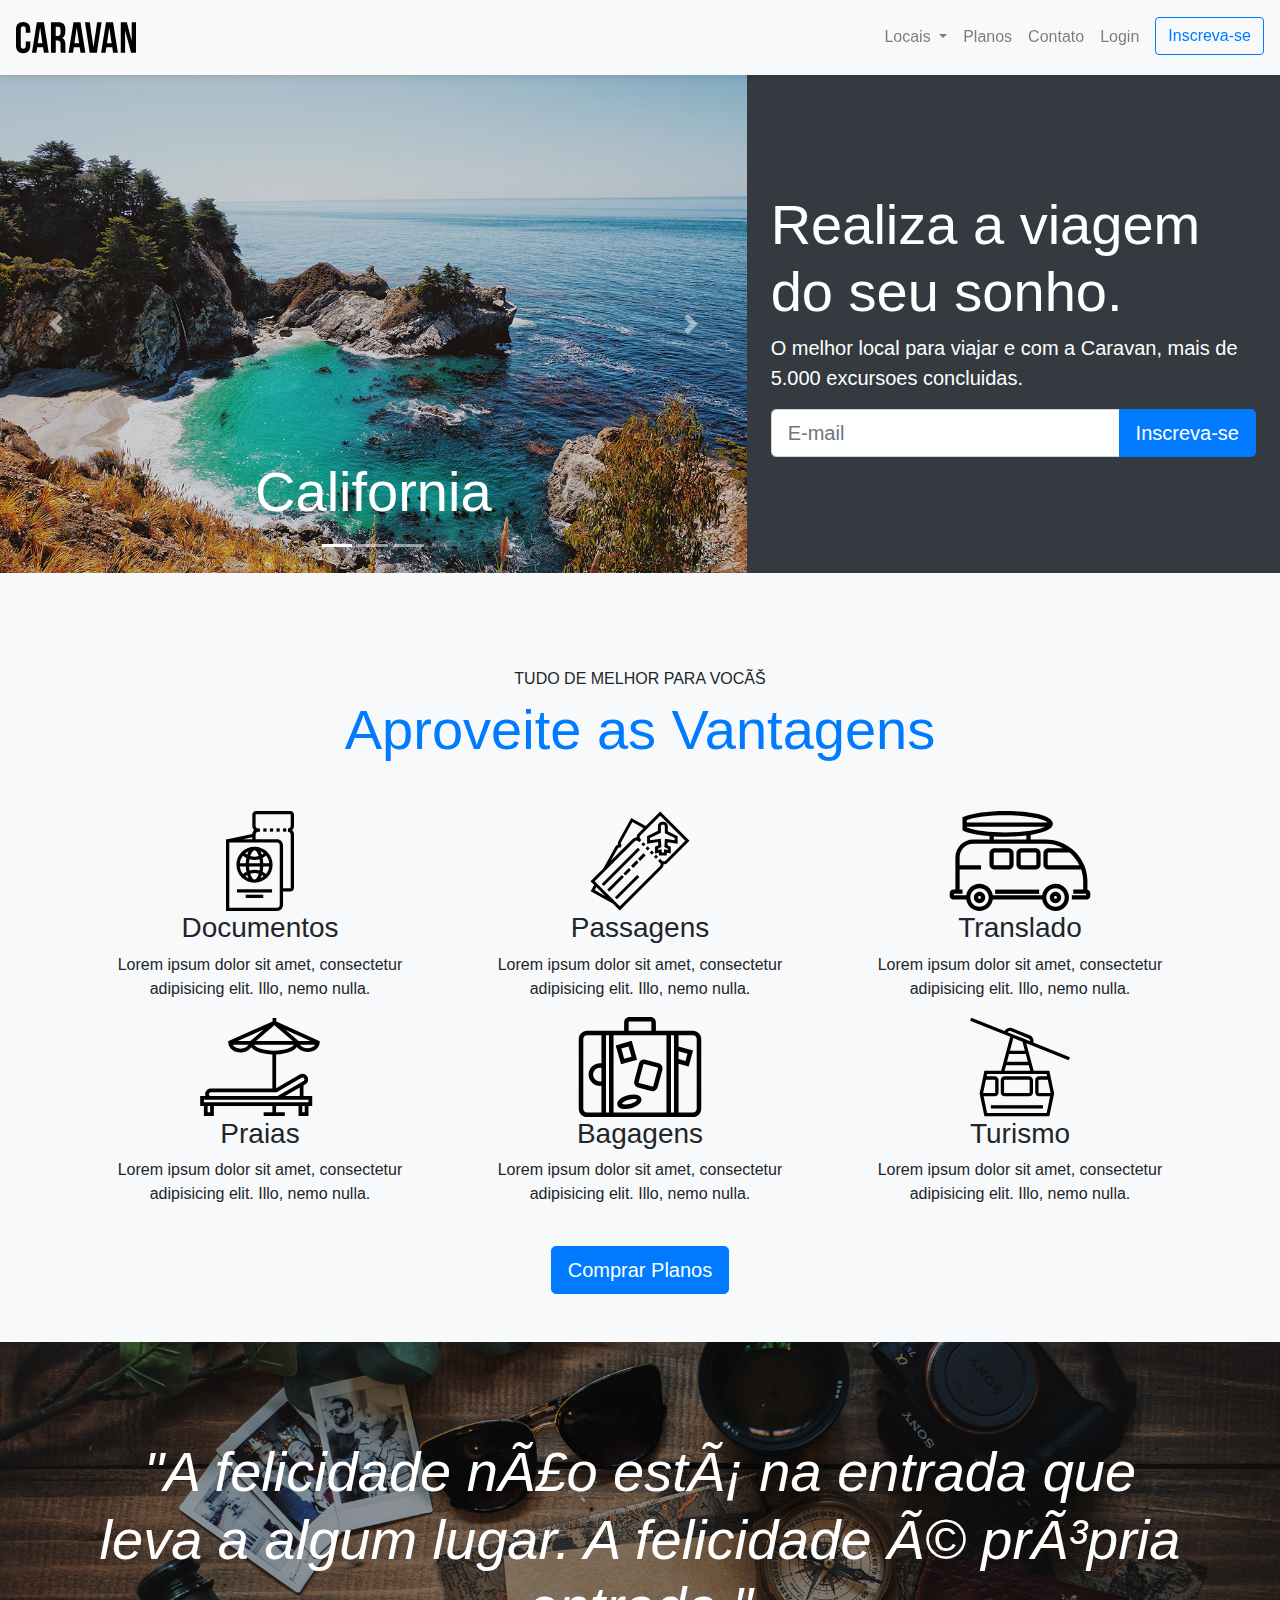
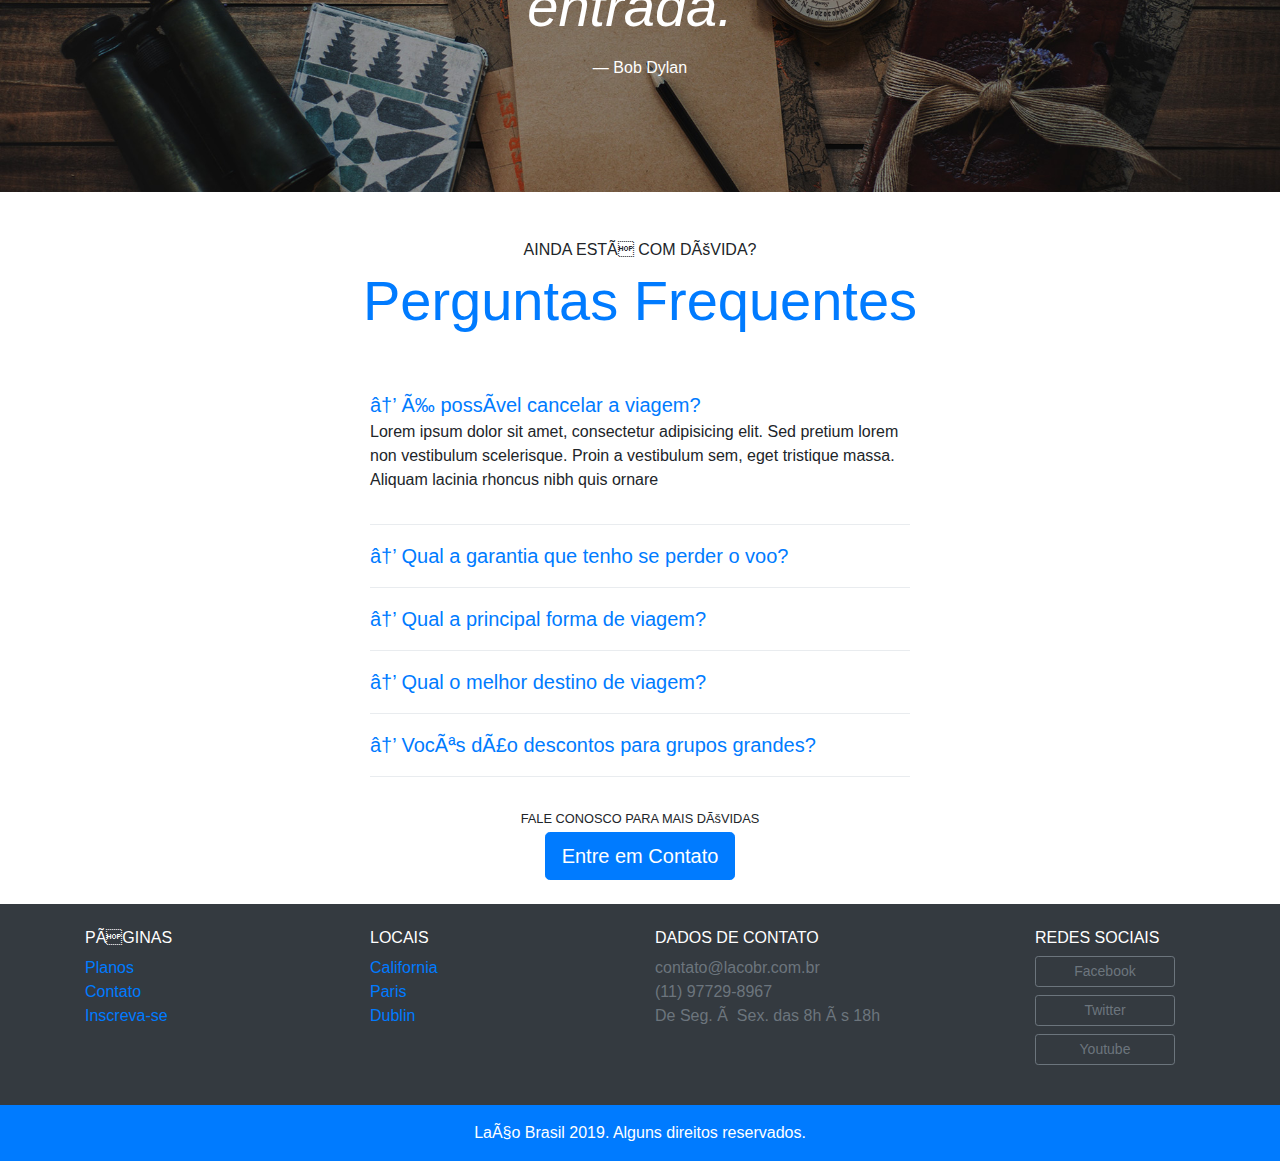
==== index.html @ c46a2c1e "first commit" ====
<!DOCTYPE html>
<html>
<head>
    <meta charset="iso-8859-1">
    <meta name="viewport" content="width=device-width, initial-scale=1.0">
    <meta http-equiv="X-UA-Compatible" content="ie=edge">
    <title>Teste Bootstrap</title>
    <link rel="stylesheet" href="dist/bootstrap/css/bootstrap.css">
    <link rel="stylesheet" href="css/style.css">
</head>
<body>
    <!-- Modal -->
    <div class="modal fade" id="modalLogin" tabindex="-1" role="dialog" aria-labelledby="modalLoginTitle" aria-hidden="true">
        <div class="modal-dialog modal-dialog-centered" role="document">
            <div class="modal-content">
                <div class="modal-header">
                    <h6 class="modal-title" id="modalLoginLongTitle">Entre na Sua Conta</h6>
                    <button type="button" class="close" data-dismiss="modal" aria-label="Close">
                    <span aria-hidden="true">&times;</span>
                    </button>
                </div>
                <div class="modal-body">
                    <form>
                        <div class="form-group">
                            <label for="email">Email</label>
                            <input type="email" class="form-control" id="email" >
                        </div>
                        <div class="form-group">
                            <label for="senha">Senha</label>
                            <input type="password" class="form-control" id="senha">
                        </div>
                        <button type="submit" class="btn btn-primary">Entrar  na Conta</button>
                        <small class="form-text text-muted"> Esqueceu a senha <a href="#">Clique aqui</a></small>
                    </form>                    
                </div>
            </div>
        </div>
    </div>
    <!-- Modal -->

    <nav class="navbar navbar-expand-md fixed-top navbar-light bg-light py-3 box-shadow">
        <a href="index.html" class="navbar-brand">
            <img src="img/caravan.svg" alt="Caravan">
        </a>

        <button class="navbar-toggler" type="button" data-toggle="collapse" data-target="#navbarSupportedContent" aria-controls="navbarSupportedContent"
            aria-expanded="false" aria-label="Toggle navigation">
            <span class="navbar-toggler-icon"></span>
        </button>

        <!-- Toggle Button -->
        <div class="collapse navbar-collapse" id="navbarSupportedContent">
            <ul class="navbar-nav ml-auto">
                <!--Locais-->
                <li class="nav-item dropdown">
                    <a class="nav-link dropdown-toggle" href="#" id="locaisContainer" role="button" data-toggle="dropdown" aria-haspopup="true"
                        aria-expanded="false">
                        Locais
                    </a>
                    <div class="dropdown-menu" aria-labelledby="locaisContainer">
                        <a class="dropdown-item" href="locais.html">California</a>
                        <a class="dropdown-item" href="locais.html">Paris</a>
                        <div class="dropdown-divider"></div>
                        <a class="dropdown-item" href="locais.html">Dublin</a>
                    </div>
                </li>

                <!--Planos-->
                <li class="nav-item">
                    <a class="nav-link" href="planos.html"> Planos </a>
                </li>
                <!--Contato-->
                <li class="nav-item">
                    <a class="nav-link" href="contato.html">Contato</a>
                </li>
                <!--Login-->
                <li class="nav-item">
                    <a class="nav-link" href="#" data-toggle="modal" data-target="#modalLogin">Login</a>
                    <!-- Abrir popUP-->
                </li>

                <!--Contato-->
                <li class="nav-item">
                    <a class="btn btn-outline-primary ml-md-2" href="inscricao.html">Inscreva-se</a>
                </li>
            </ul>
        </div>
    </nav>
    <section class="container-fluid">
        <div class="row bg-dark text-white">
            <div class="col-lg-7 p-0">
                <div id="carouselCidades" class="carousel slide" data-ride="carousel">
                    <ol class="carousel-indicators">
                        <li data-target="#carouselCidades" data-slide-to="0" class="active"></li>
                        <li data-target="#carouselCidades" data-slide-to="1"></li>
                        <li data-target="#carouselCidades" data-slide-to="2"></li>
                    </ol>
                    <div class="carousel-inner">
                        <div class="carousel-item active">
                            <img src="img/california.jpg" class="d-block w-100" alt="California">
                            <div class="carousel-caption d-none d-md-block">
                                <h3 class="display-4">California</h3>
                            </div>
                        </div>
                        <div class="carousel-item">
                            <img src="img/paris.jpg " class="d-block w-100" alt="Paris">
                            <div class="carousel-caption d-none d-md-block">
                                <h3 class="display-4">Paris</h3>
                            </div>
                        </div>
                        <div class="carousel-item">
                            <img src="img/dublin.jpg" class="d-block w-100" alt="Dublin">
                            <div class="carousel-caption d-none d-md-block">
                                <h3 class="display-4">Dublin</h3>
                            </div>
                        </div>
                    </div>

                    <a class="carousel-control-prev" href="#carouselCidades" role="button" data-slide="prev">
                        <span class="carousel-control-prev-icon" aria-hidden="true"></span>
                        <span class="sr-only">Anterior</span>
                    </a>
                    <a class="carousel-control-next" href="#carouselCidades" role="button" data-slide="next">
                        <span class="carousel-control-next-icon" aria-hidden="true"></span>
                        <span class="sr-only">Próximo</span>
                    </a>
                </div>
            </div>
            <!-- Carousel -->


            <div class="col-lg-5 p-4 align-self-center">
                <!--Inscreva-se-->
                <h1 class="display-4 ">Realiza a viagem do seu sonho.</h1>
                <p class='lead'> O melhor local para viajar e com a Caravan, mais de 5.000 excursoes concluidas.</p>
                <form action="">
                    <div class="input-group input-group-lg">

                        <input type="text" class="form-control" placeholder="E-mail" aria-label="E-mail" aria-describedby="inscricaoButton">
                        <!-- Input-group -->

                        <div class="input-group-append">
                            <button class="btn btn-primary" type="button" id="inscricaoButton">Inscreva-se</button>
                        </div>
                    </div>
                </form>
            </div>
        </div>
    </section>

    <section class="py-5 bg-light text-center"> <!--Serviços-->
        <div class="container">
            <div class='my-5'>
                <span class="h6 d-block"> TUDO DE MELHOR PARA VOCÊ</span>
                <h2 class="display-4 text-primary">Aproveite as Vantagens</h2>
            </div>

            <div class="row">
                <div class="col-xl-4 col-md-6">
                    <div class="icone d-flex justify-content-center">
                        <img src="img/icones/passaporte.svg" alt="Passaporte">
                    </div>
                    <h3>Documentos</h3>
                    <p>Lorem ipsum dolor sit amet, consectetur adipisicing elit. Illo, nemo nulla.</p>
                </div>
                <div class="col-xl-4 col-md-6">
                    <div class="icone d-flex justify-content-center">
                        <img src="img/icones/passagens.svg" alt="Passagens">
                    </div>
                    <h3>Passagens</h3>
                    <p>Lorem ipsum dolor sit amet, consectetur adipisicing elit. Illo, nemo nulla.</p>
                </div>
                <div class="col-xl-4 col-md-6">
                    <div class="icone d-flex justify-content-center">
                        <img src="img/icones/translado.svg" alt="Translado">
                    </div>
                    <h3>Translado</h3>
                    <p>Lorem ipsum dolor sit amet, consectetur adipisicing elit. Illo, nemo nulla.</p>
                </div>
                <!-- -->
                <div class="col-xl-4 col-md-6">
                    <div class="icone d-flex justify-content-center">
                        <img src="img/icones/praias.svg" alt="Praias">
                    </div>
                    <h3>Praias</h3>
                    <p>Lorem ipsum dolor sit amet, consectetur adipisicing elit. Illo, nemo nulla.</p>
                </div>
                <div class="col-xl-4 col-md-6">
                    <div class="icone d-flex justify-content-center">
                        <img src="img/icones/bagagens.svg" alt="Bagagens">
                    </div>
                    <h3>Bagagens</h3>
                    <p>Lorem ipsum dolor sit amet, consectetur adipisicing elit. Illo, nemo nulla.</p>
                </div>
                <div class="col-xl-4 col-md-6">
                    <div class="icone d-flex justify-content-center">
                        <img src="img/icones/turismo.svg" alt="Turismo">
                    </div>
                    <h3>Turismo</h3>
                    <p>Lorem ipsum dolor sit amet, consectetur adipisicing elit. Illo, nemo nulla.</p>
                </div>
                <!-- -->
            </div>
            <a href="planos.html" class="btn btn-primary btn-lg mt-4"> Comprar Planos</a>
        </div>
    </section>

    <section id="home-quote" class="p-md-5"> <!--Blockquote-->
        <blockquote class="blockquote text-center text-white p-md-5 p-3">
            <p class="display-4 ">
                <em> "A felicidade não está na entrada que leva a algum lugar. A felicidade é própria entrada."</em>
            </p>
            <footer class="blockquote-footer text-white">Bob Dylan</footer>
        </blockquote>
    </section>

    <section class="container"><!-- Perguntas Frequentes -->
        <div class='my-5 text-center'>
            <span class="h6 d-block">AINDA ESTÁ COM DÚVIDA?</span>
            <h2 class="display-4 text-primary">Perguntas Frequentes</h2>
        </div>

        <div class="row justify-content-center">
            <div class="col-md-6 " id="perguntasFrequentes" data-children=".pergunta">
                <div class="pergunta py-2">
                    <a class="lead" data-toggle="collapse" data-parent="#perguntasFrequentes" href="#perguntasFrequentes1">→ É possível cancelar a viagem?</a>
                    <div id="perguntasFrequentes1" class="collapse show" role="tabpanel">
                        <p>Lorem ipsum dolor sit amet, consectetur adipisicing elit. Sed pretium lorem non vestibulum scelerisque.
                            Proin a vestibulum sem, eget tristique massa. Aliquam lacinia rhoncus nibh quis ornare</p>
                    </div>
                </div>
                <div class="dropdown-divider"></div>
                <div class="pergunta py-2">
                    <a class="lead" data-toggle="collapse" data-parent="#perguntasFrequentes" href="#perguntasFrequentes2">→ Qual a garantia que tenho se perder o voo?</a>
                    <div id="perguntasFrequentes2" class="collapse" role="tabpanel">
                        <p>Lorem ipsum dolor sit amet, consectetur adipisicing elit. Sed pretium lorem non vestibulum scelerisque.
                            Proin a vestibulum sem, eget tristique massa. Aliquam lacinia rhoncus nibh quis ornare</p>
                    </div>
                </div>
                <div class="dropdown-divider"></div>
                <div class="pergunta py-2">
                    <a class="lead" data-toggle="collapse" data-parent="#perguntasFrequentes" href="#perguntasFrequentes3">→ Qual a principal forma de viagem?</a>
                    <div id="perguntasFrequentes3" class="collapse" role="tabpanel">
                        <p>Lorem ipsum dolor sit amet, consectetur adipisicing elit. Sed pretium lorem non vestibulum scelerisque.
                            Proin a vestibulum sem, eget tristique massa. Aliquam lacinia rhoncus nibh quis ornare</p>
                    </div>
                </div>
                <div class="dropdown-divider"></div>
                <div class="pergunta py-2">
                    <a class="lead" data-toggle="collapse" data-parent="#perguntasFrequentes" href="#perguntasFrequentes4">→ Qual o melhor destino de viagem?</a>
                    <div id="perguntasFrequentes4" class="collapse" role="tabpanel">
                        <p>Lorem ipsum dolor sit amet, consectetur adipisicing elit. Sed pretium lorem non vestibulum scelerisque.
                            Proin a vestibulum sem, eget tristique massa. Aliquam lacinia rhoncus nibh quis ornare</p>
                    </div>
                </div>
                <div class="dropdown-divider"></div>
                <div class="pergunta py-2">
                    <a class="lead" data-toggle="collapse" data-parent="#perguntasFrequentes" href="#perguntasFrequentes5">→ Vocês dão descontos para grupos grandes?</a>
                    <div id="perguntasFrequentes5" class="collapse" role="tabpanel">
                        <p>Lorem ipsum dolor sit amet, consectetur adipisicing elit. Sed pretium lorem non vestibulum scelerisque.
                            Proin a vestibulum sem, eget tristique massa. Aliquam lacinia rhoncus nibh quis ornare</p>
                    </div>
                </div>
                <div class="dropdown-divider"></div>
            </div>
        </div>
        <div class="text-center my-4">
            <p class="small m-1">FALE CONOSCO PARA MAIS DÚVIDAS</p>
            <a href="contato.html" class="btn btn-primary btn-lg">Entre em Contato</a>
        </div>
    </section>

    <footer class="bg-dark text-white">
        <div class="container py-4">
            <div class="row">
                <div class="col-md-3 col-6">
                    <h4 class="h6"> PÁGINAS</h4>
                    <ul class="list-unstyled">
                        <li>
                            <a href="planos.html">Planos</a>
                        </li>
                        <li>
                            <a href="contato.html">Contato</a>
                        </li>
                        <li>
                            <a href="inscricao.html">Inscreva-se</a>
                        </li>
                    </ul>
                </div>

                <div class="col-md-3 col-6">
                    <h4 class="h6">LOCAIS</h4>
                    <ul class="list-unstyled">
                        <li>
                            <a href="local.html">California</a>
                        </li>
                        <li>
                            <a href="local.html">Paris</a>
                        </li>
                        <li>
                            <a href="local.html">Dublin</a>
                        </li>
                    </ul>
                </div>
                <div class="col-md-4">
                    <h4 class="h6">DADOS DE CONTATO</h4>
                    <ul class="list-unstyled text-secondary">
                        <li>contato@lacobr.com.br</li>
                        <li>(11) 97729-8967</li>
                        <li>De Seg. à Sex. das 8h às 18h</li>
                    </ul>
                </div>
                <div class="col-md-2">
                    <h4 class="h6">REDES SOCIAIS</h4>
                    <ul class="list-unstyled text-secondary">
                        <li>
                            <a class="btn btn-outline-secondary btn-block btn-sm mb-2 " href="#" style="max-width: 140px;">Facebook</a>
                        </li>
                        <li>
                            <a class="btn btn-outline-secondary btn-block btn-sm mb-2 " href="#" style="max-width: 140px;">Twitter</a>
                        </li>
                        <li>
                            <a class="btn btn-outline-secondary btn-block btn-sm mb-2 " href="#" style="max-width: 140px;">Youtube</a>
                        </li>
                    </ul>
                </div>

            </div>
        </div>
        <div class="bg-primary text-center text-white py-3 ">
            <p class="mb-0">Laço Brasil 2019. Alguns direitos reservados.</p>
        </div>
    </footer>
    <script type="text/javascript" src="dist/jquery/jquery-3.3.1.slim.min.js"></script>
    <script type="text/javascript" src="dist/popper/popper.min.js"></script>
    <script type="text/javascript" src="dist/bootstrap/js/bootstrap.js"></script>
    <script type="text/javascript" src="js/app.js"></script>
</body>
</html>
---- css/style.css ----
body{
  padding-top: 75px;
}

.box-shadow{
  box-shadow: 0 2px 4px 0 rgba(0,0,0,.05),
              0 4px 8px 0 rgba(0,0,0,.05);
}

.icone {
  height: 100px;
}
#home-quote{
  background: url('../img/bg-quote.jpg') center center;
  background-size: cover;
} 

@media(max-width: 767px) {
  #home-quote .dislpay-4{
    font-size:1.5rem;
  }
  body{
    padding-top: 0px;
  }
  .fixed-top {
    position: relative;
  }
}
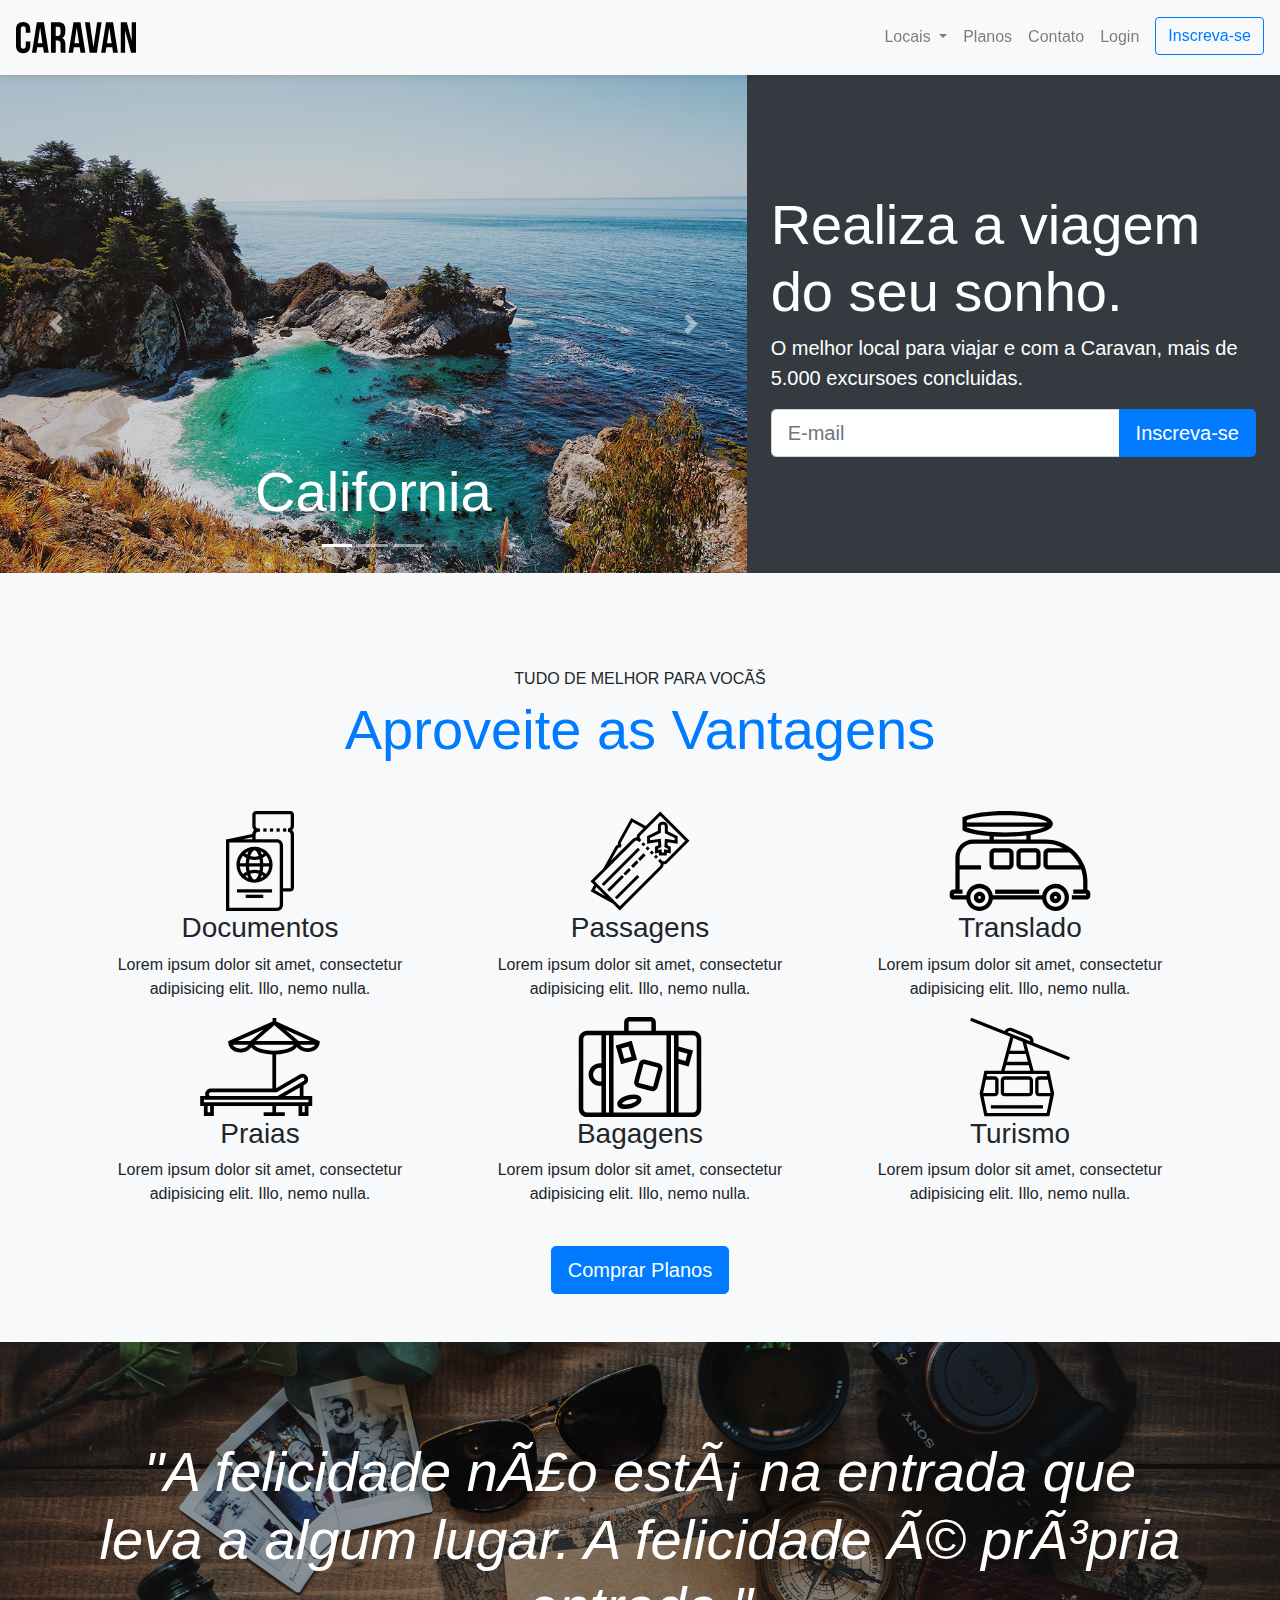
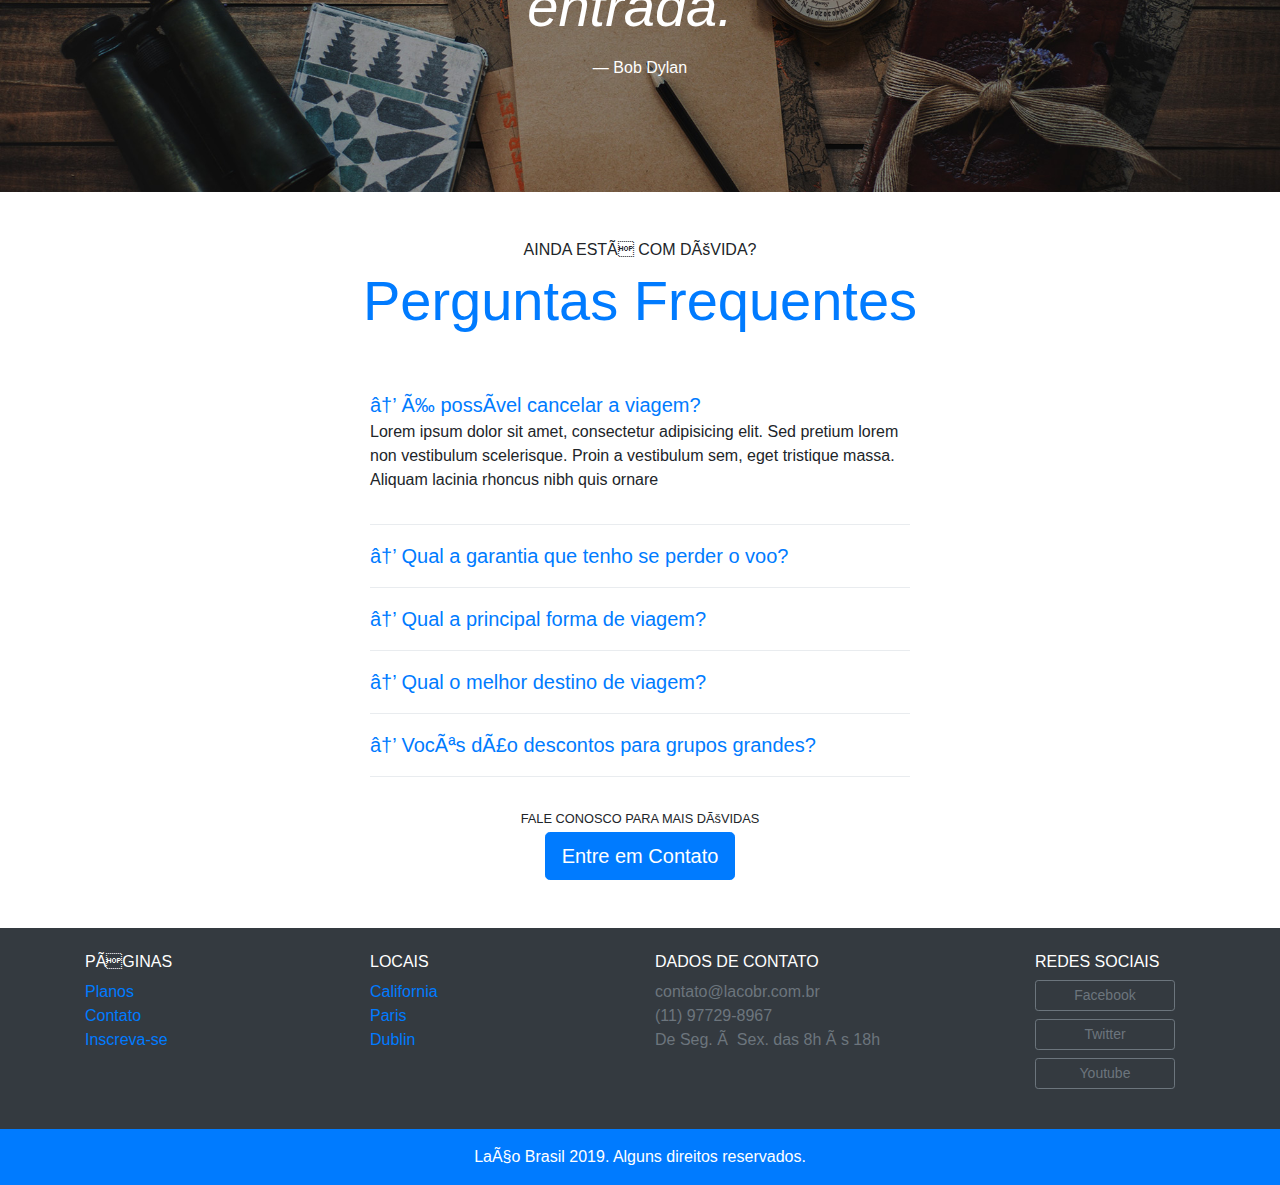
==== commit 65809300: "Adicionando nova página" ====
--- a/index.html
+++ b/index.html
@@ -270,7 +270,7 @@
         </div>
     </section>
 
-    <footer class="bg-dark text-white">
+    <footer class="bg-dark text-white mt-5">
         <div class="container py-4">
             <div class="row">
                 <div class="col-md-3 col-6">
